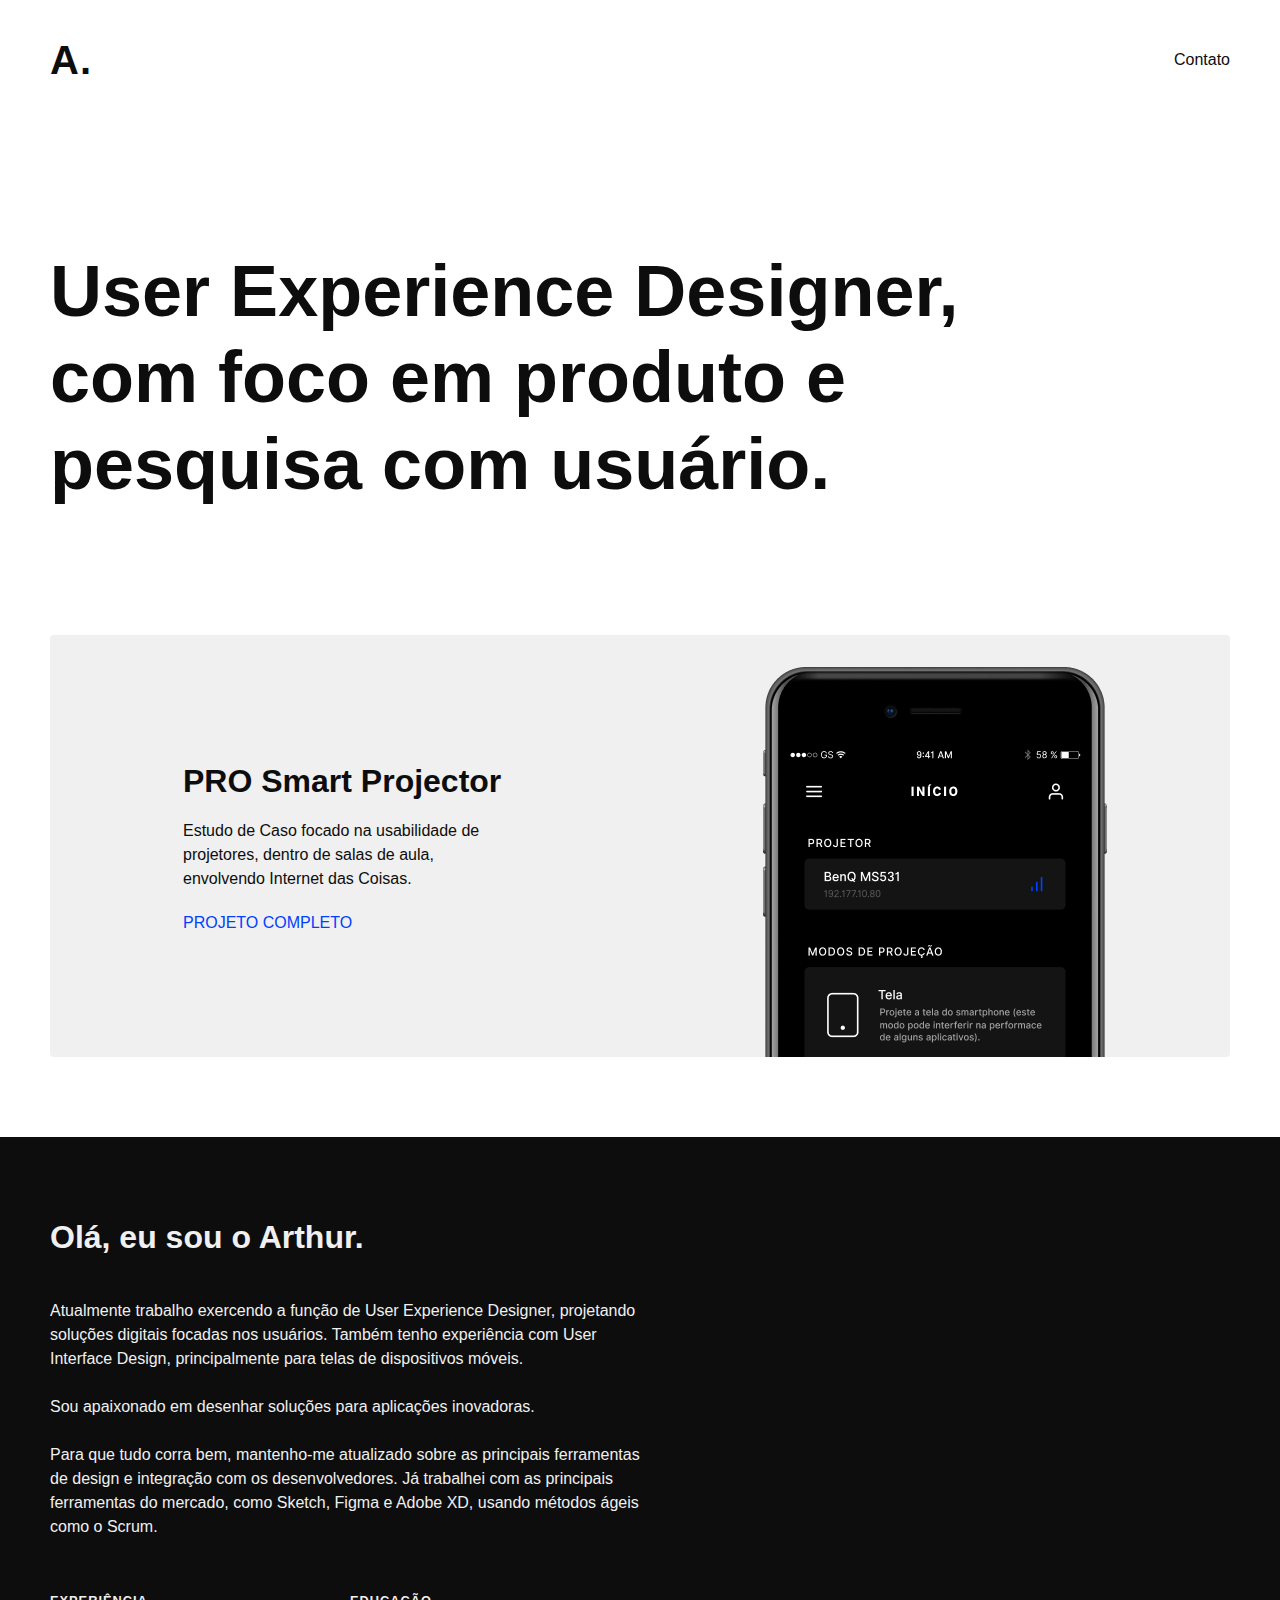
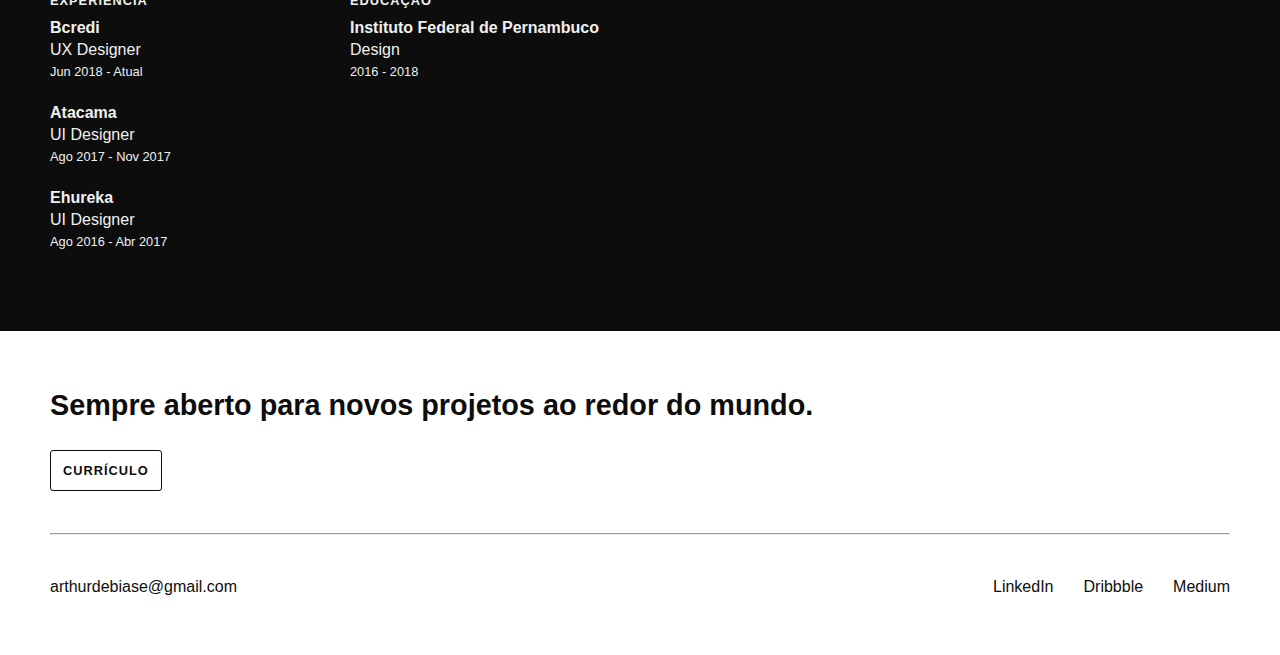
==== index.html @ 15be0ba7 "Title %" ====
<html>
  <head>
    <meta charset="UTF-8" />
    <meta name="viewport" content="width=device-width, initial-scale=1.0" />
    <meta http-equiv="X-UA-Compatible" content="ie=edge" />
    <link
      href="https://fonts.googleapis.com/css?family=Open+Sans:300,400,600,700"
      rel="stylesheet"
    />
    <link rel="stylesheet" href="./css/reset.css" />
    <link rel="stylesheet" href="./css/style.css" />
    <link rel="shortcut icon" type="image/png" href="favicon.png" />
    <title>Arthur De Biase</title>
  </head>

  <body>
    <header class="header">
      <div class="container">
        <div class="brand bold">
          <h1><a href="#hero"> A. </a></h1>
        </div>
        <nav class="navigation">
          <ul class="list">
            <li class="list-item">
              <a href="mailto:arthurdebiase@gmail.com" target="_blank" class="list-link">Contato</a>
            </li>
          </ul>
        </nav>
      </div>
    </header>

    <section class="hero" id="hero">
      <div class="container">
        <div class="hero-content">
          <h2 class="hero-title">
            User Experience Designer, com foco em produto e pesquisa com
            usuário.
          </h2>
        </div>
      </div>
    </section>

    <div class="project-card">
      <div class="container">
          <div class="case">
            <div class="column-info">
              <a target="_blank" href="https://medium.com/@arthurdebiase/pro-smart-projector-estudo-de-caso-38f0b31bbb04">
                <div class="infos">
                  <h2 class="project-title">PRO Smart Projector</h2>
                  <p class="project-description">
                    Estudo de Caso focado na usabilidade de projetores, dentro de salas de aula, envolvendo Internet das Coisas.
                  </p>
                  <a class="link" target="_blank" href="https://medium.com/@arthurdebiase/pro-smart-projector-estudo-de-caso-38f0b31bbb04">Projeto completo</a>
                </div>
              </a>
            </div>
            <div class="column-img">
              <a target="_blank" href="https://medium.com/@arthurdebiase/pro-smart-projector-estudo-de-caso-38f0b31bbb04">
                <img class="project-img" src="image-1.png" alt=""/>
              </a>
            </div>
          </div>
      </div>
    </div>

    <section class="about" id="about">
      <div class="container">
        <div class="about-content">
          <h2 class="about-title bold">Olá, eu sou o Arthur.</h2>
          <div class="about-description">
            <p class="about-text">
              Atualmente trabalho exercendo a função de User Experience
              Designer, projetando soluções digitais focadas nos usuários.
              Também tenho experiência com User Interface Design, principalmente
              para telas de dispositivos móveis.
            </p>

            <p class="about-text">
              Sou apaixonado em desenhar soluções para aplicações inovadoras.
            </p>

            <p class="about-text">
              Para que tudo corra bem, mantenho-me atualizado sobre as
              principais ferramentas de design e integração com os
              desenvolvedores. Já trabalhei com as principais ferramentas do
              mercado, como Sketch, Figma e Adobe XD, usando métodos ágeis como
              o Scrum.
            </p>
          </div>

          <div class="about-list">
            <div class="xp">
              <h4>Experiência</h4>
              <ul class="xp-list">
                <li class="xp-item">
                  <a
                    href="https://www.bcredi.com.br/"
                    target="_blank"
                    class="institute"
                    >Bcredi</a
                  >
                  <p class="about-role">UX Designer</p>
                  <p class="date">Jun 2018 - Atual</p>
                </li>

                <li class="xp-item">
                  <a
                    href="https://www.linkedin.com/company/atacama-ag%C3%AAncia-digital/"
                    target="_blank"
                    class="institute"
                    >Atacama</a
                  >
                  <p class="about-role">UI Designer</p>
                  <p class="date">Ago 2017 - Nov 2017</p>
                </li>

                <li class="xp-item">
                  <a
                    href="https://www.linkedin.com/company/ehureka---comunica%C3%A7%C3%A3o-digital/"
                    target="_blank"
                    class="institute"
                    >Ehureka</a
                  >
                  <p class="about-role">UI Designer</p>
                  <p class="date">Ago 2016 - Abr 2017</p>
                </li>
              </ul>
            </div>
            <div class="edu">
              <h4>Educação</h4>
              <ul class="edu-list">
                <li>
                  <a href="#" target="_blank" class="institute"
                    >Instituto Federal de Pernambuco</a
                  >
                  <p class="about-role">Design</p>
                  <p class="date">2016 - 2018</p>
                </li>
              </ul>
            </div>
          </div>
        </div>
      </div>
    </section>

    <footer class="footer" id="contact">
      <div class="container">
        <section class="contact">
          <h2 class="contact-description">
            Sempre aberto para novos projetos ao redor do mundo.
          </h2>
          <div class="btns-link">
            <a
              href="https://drive.google.com/open?id=1PtDf9KokfQhKALl-qzz87fNASpc8HHNl"
              target="_blank"
              class="resume-btn">Currículo</a>
          </div>
        </section>

        <hr class="hr" />

        <div class="sub-footer">
          <p class="email">arthurdebiase@gmail.com</p>
          <ul class="social-list">
            <li class="social-item">
              <a href="https://www.linkedin.com/in/arthurdebiase/" target="_blank" class="social-link">
                LinkedIn
              </a>
            </li>
            <li class="social-item">
              <a href="https://dribbble.com/arthurdebiase" target="_blank" class="social-link">
                Dribbble
              </a>
            </li>
            <li class="social-item">
              <a href="https://medium.com/@arthurdebiase" target="_blank" class="social-link">
                Medium
              </a>
            </li>
          </ul>
        </div>
      </div>
    </footer>
  </body>
</html>
---- css/style.css ----
body {
  font-family: "Inter UI", sans-serif;
  color: #0d0d0d;
  background-color: #fffff;
}

h1 {
  font-size: 2.5rem;
  font-weight: bold;
  letter-spacing: 1px;
}

h2 {
  font-size: 2rem;
  line-height: 1.3;
  font-weight: bold;
}

h4 {
  font-size: 0.8rem;
  font-weight: bold;
  text-transform: uppercase;
  margin-bottom: 12px;
  letter-spacing: 1px;
}

p {
  font-size: 1rem;
  line-height: 1.5;
  font-weight: normal;
}

img {
  max-width: 100%;
}

.bold {
  font-weight: 700;
}

.container {
  margin: 0 auto;
  max-width: 1180px;
  padding: 0px 24px;
}


/* header */
.header > .container {
  height: 120px;
  display: flex;
  justify-content: space-between;
  align-items: center;
}

.navigation .list {
  display: flex;
}


/* hero */
.hero-title {
  max-width: 950px;
  font-size: 72px;
  line-height: 1.2em;
  font-weight: bold;
}

.hero > .container {
  display: flex;
  justify-content: flex-start;
  align-items: center;
  margin-top: 10%;
  margin-bottom: 10%;
}


/* case */
.case {
  background-color: #EFF0EF;
  display: flex;
  align-items: center;
  justify-content: space-between;
  margin-bottom: 80px;
  border-radius: 4px;
}

.column-info {
  width: 50%;
  display: flex;
  align-items: center;
  justify-content: center;
}

.project-title {
  display: flex;
  margin-bottom: 16px;
}

.project-description {
  width: 324px;
  margin-bottom: 24px;
}

.link {
  color: #0040FF;
  text-transform: uppercase;
  font-weight: 500;
}

.column-img {
  width: 50%;
  justify-content: center;
  align-items: center;
  display: flex;
  padding: 32px 0 0;
}


/* about */
.about {
  background-color: #0D0D0D;
  color: #F0F0F0;
  padding: 80px 0px 56px 0px;
}

.about-title {
  margin-bottom: 40px;
}

.about-role {
  padding: 2px 0px 0px 0px;
}

.about-description {
  margin-bottom: 56px;
}

.about-text {
  max-width: 600px;
  font-weight: normal;
  margin-bottom: 24px;
}

.about-list {
  display: flex;
  flex-wrap: wrap;
}

.xp,
.edu {
  min-width: 300px;
}

.xp-item {
  padding-bottom: 24px;
}

.institute {
  display: block;
  font-weight: bold;
  color: #F0F0F0;
}

.date {
  font-size: 0.8rem;
  line-height: 1.5;
}


/* footer */
.footer {
  padding: 56px 0px 56px 0px;
  color: #F0F0F0;
}

.footer h2 {
  color: #0D0D0D;
  font-size: 1.8rem;
  text-transform: none;
  font-weight: bold;
  margin: 0px 0px 40px 0px;
}

.sub-footer {
  display: flex;
  justify-content: space-between;
  align-items: center;
}

.resume-btn {
  font-size: 0.8rem;
  color: #0D0D0D;
  text-transform: uppercase;
  font-weight: 600;
  letter-spacing: 1px;
  border: 1px solid #0D0D0D;
  padding: 12px;
  border-radius: 3px;
}

.hr {
  margin: 56px 0 40px 0px;
  background-color: #0D0D0D;
}

.email {
  font-size: 1rem;
  color: #0D0D0D;
}

.social-list {
  display: flex;
}

.social-item {
  padding-left: 30px;
  font-size: 1rem;
  color: #0D0D0D;
}


/* responsive */
@media (max-width: 800px) {
  .hero-title {
    font-size: 64px;
  }
  .case {
    flex-direction: column;
    min-width: 310px;
  }
  .column-info {
    padding-top: 40px;
  }
  .column-img {
    min-width: 344px;
  }
}

@media (max-width: 620px) {
  .hero-title {
    font-size: 56px;
  }
}

@media (max-width: 500px) {
  .column-img {
    min-width: 272px;
  }
  .infos {
    min-width: 244px;
  }
  .project-description {
    width: 100%;
  }

  .sub-footer {
    display: inline;
  }
  .social-item:first-child {
    padding-left: 0;
  }
  .email {
    margin-bottom: 32px;
  }
}

@media (max-width: 400px) {
  .hero-title {
    font-size: 48px;
  }
  .hero > .container {
    margin-top: 10%;
    margin-bottom: 20%;
  }
}
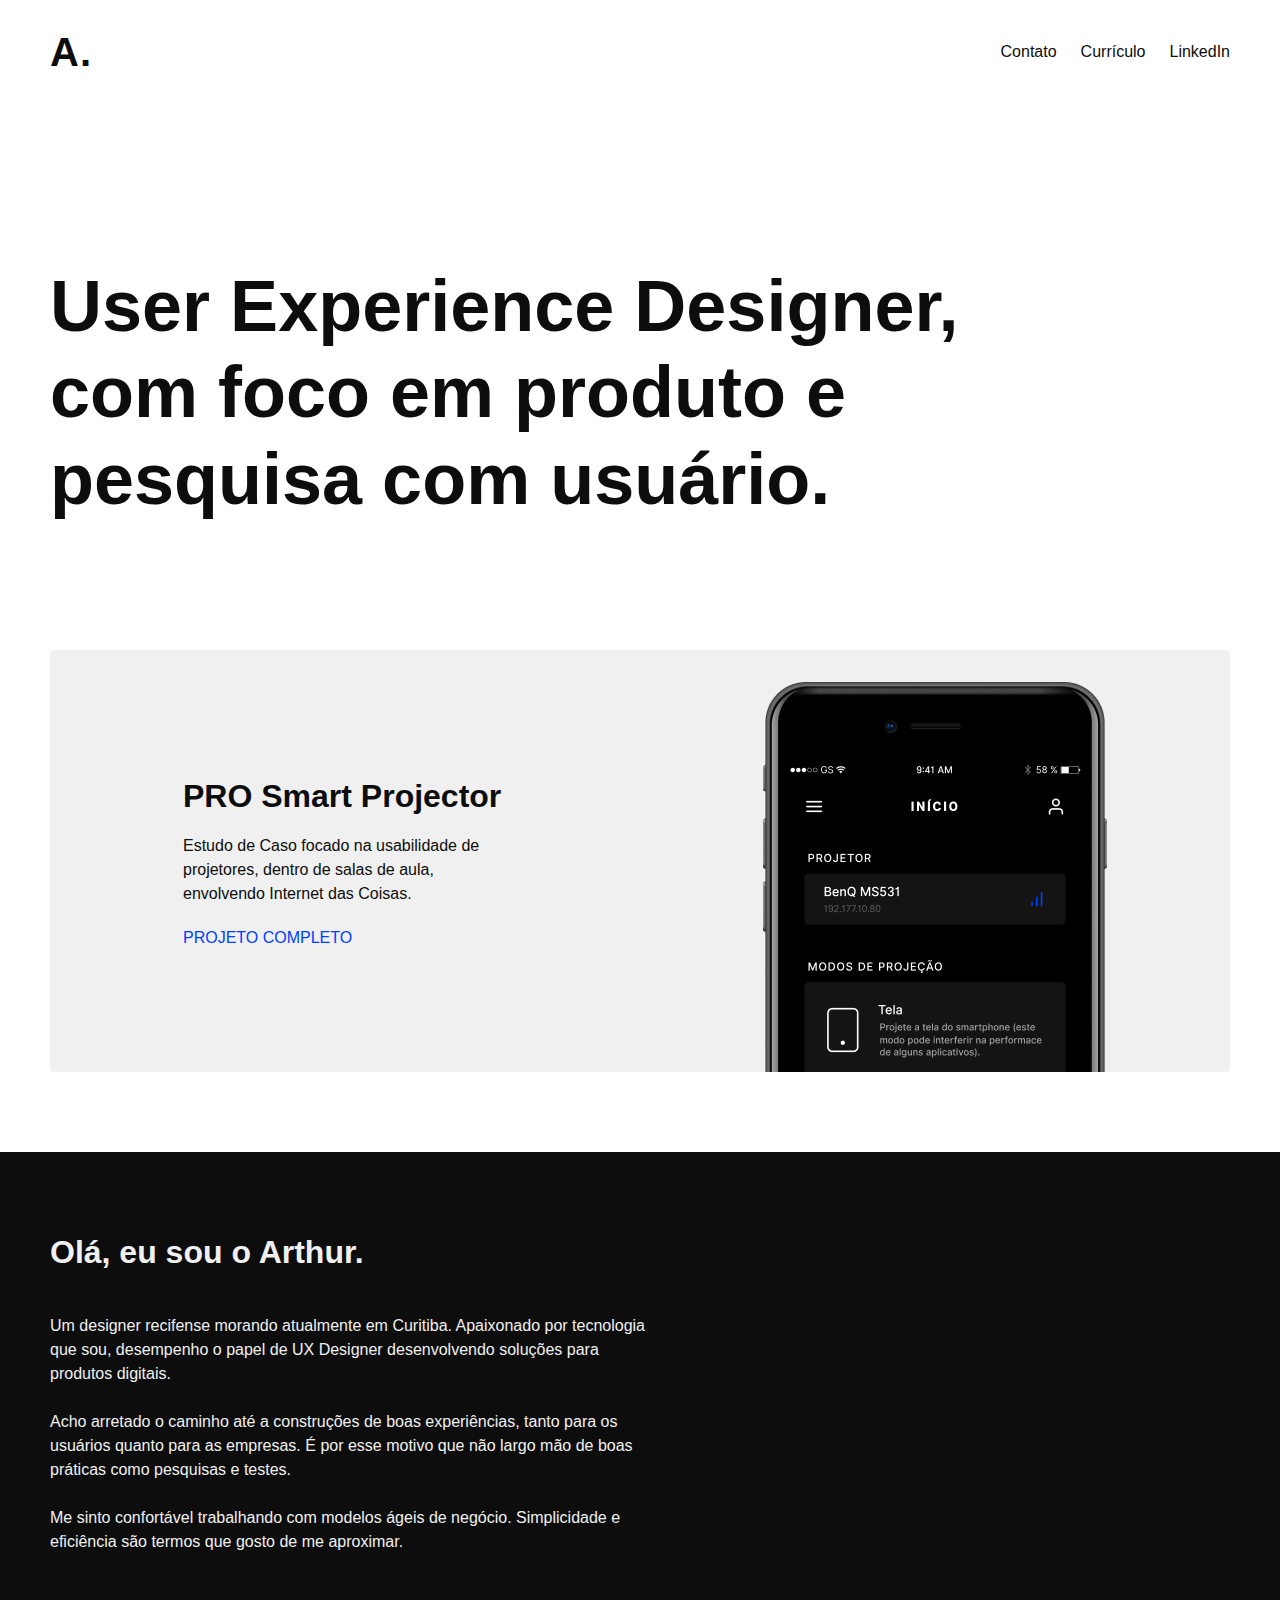
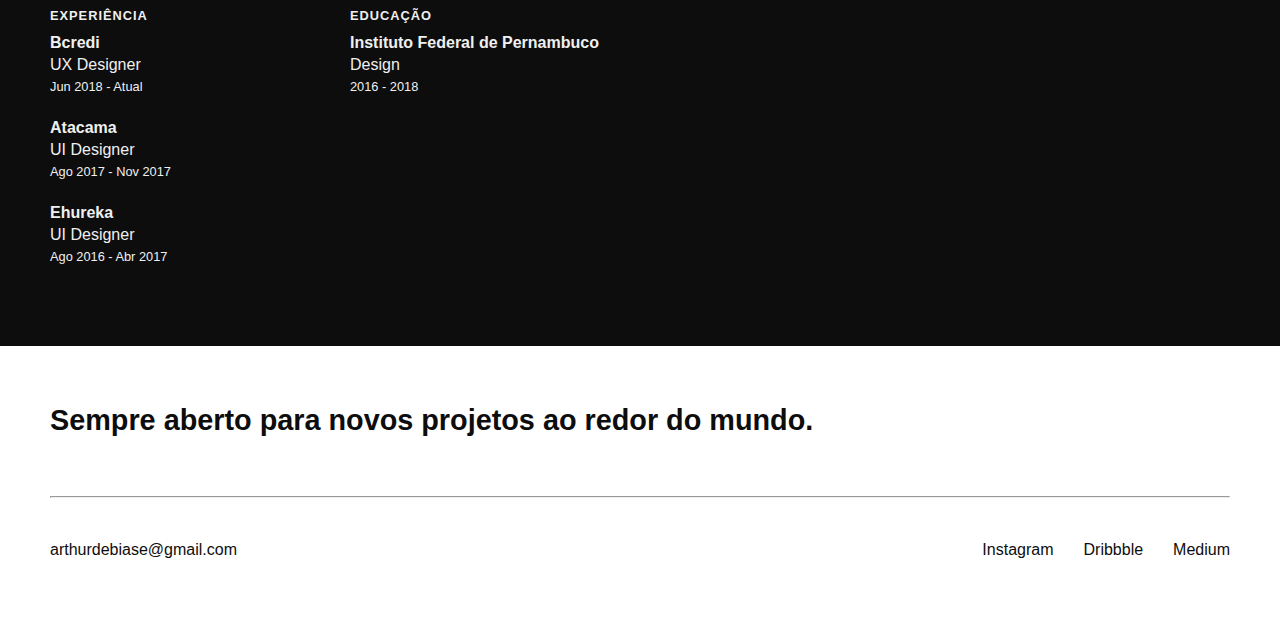
==== commit fa24cf86: "Header" ====
--- a/index.html
+++ b/index.html
@@ -23,6 +23,12 @@
           <ul class="list">
             <li class="list-item">
               <a href="mailto:arthurdebiase@gmail.com" target="_blank" class="list-link">Contato</a>
+            </li>
+            <li class="list-item">
+              <a href="https://drive.google.com/open?id=1PtDf9KokfQhKALl-qzz87fNASpc8HHNl" target="_blank" class="list-link">Currículo</a>
+            </li>
+            <li class="list-item">
+              <a href="https://www.linkedin.com/in/arthurdebiase/" target="_blank" class="list-link">LinkedIn</a>
             </li>
           </ul>
         </nav>
@@ -69,22 +75,15 @@
           <h2 class="about-title bold">Olá, eu sou o Arthur.</h2>
           <div class="about-description">
             <p class="about-text">
-              Atualmente trabalho exercendo a função de User Experience
-              Designer, projetando soluções digitais focadas nos usuários.
-              Também tenho experiência com User Interface Design, principalmente
-              para telas de dispositivos móveis.
+              Um designer recifense morando atualmente em Curitiba. Apaixonado por tecnologia que sou, desempenho o papel de UX Designer desenvolvendo soluções para produtos digitais.
             </p>
 
             <p class="about-text">
-              Sou apaixonado em desenhar soluções para aplicações inovadoras.
+              Acho arretado o caminho até a construções de boas experiências, tanto para os usuários quanto para as empresas. É por esse motivo que não largo mão de boas práticas como pesquisas e testes.
             </p>
 
             <p class="about-text">
-              Para que tudo corra bem, mantenho-me atualizado sobre as
-              principais ferramentas de design e integração com os
-              desenvolvedores. Já trabalhei com as principais ferramentas do
-              mercado, como Sketch, Figma e Adobe XD, usando métodos ágeis como
-              o Scrum.
+              Me sinto confortável trabalhando com modelos ágeis de negócio. Simplicidade e eficiência são termos que gosto de me aproximar.
             </p>
           </div>
 
@@ -149,12 +148,6 @@
           <h2 class="contact-description">
             Sempre aberto para novos projetos ao redor do mundo.
           </h2>
-          <div class="btns-link">
-            <a
-              href="https://drive.google.com/open?id=1PtDf9KokfQhKALl-qzz87fNASpc8HHNl"
-              target="_blank"
-              class="resume-btn">Currículo</a>
-          </div>
         </section>
 
         <hr class="hr" />
@@ -163,8 +156,8 @@
           <p class="email">arthurdebiase@gmail.com</p>
           <ul class="social-list">
             <li class="social-item">
-              <a href="https://www.linkedin.com/in/arthurdebiase/" target="_blank" class="social-link">
-                LinkedIn
+              <a href="https://www.instagram.com/arthurdbiase/" target="_blank" class="social-link">
+                Instagram
               </a>
             </li>
             <li class="social-item">
--- a/css/style.css
+++ b/css/style.css
@@ -46,8 +46,16 @@
 
 
 /* header */
+.header {
+  background-color: white;
+  position: fixed;
+  top: 0;
+  width: 100%;
+  padding: 32px 0;
+}
+
 .header > .container {
-  height: 120px;
+
   display: flex;
   justify-content: space-between;
   align-items: center;
@@ -55,6 +63,10 @@
 
 .navigation .list {
   display: flex;
+}
+
+.list-item {
+  margin-left: 24px;
 }
 
 
@@ -72,6 +84,10 @@
   align-items: center;
   margin-top: 10%;
   margin-bottom: 10%;
+}
+
+.hero-content {
+  margin-top: 15vh;
 }
 
 
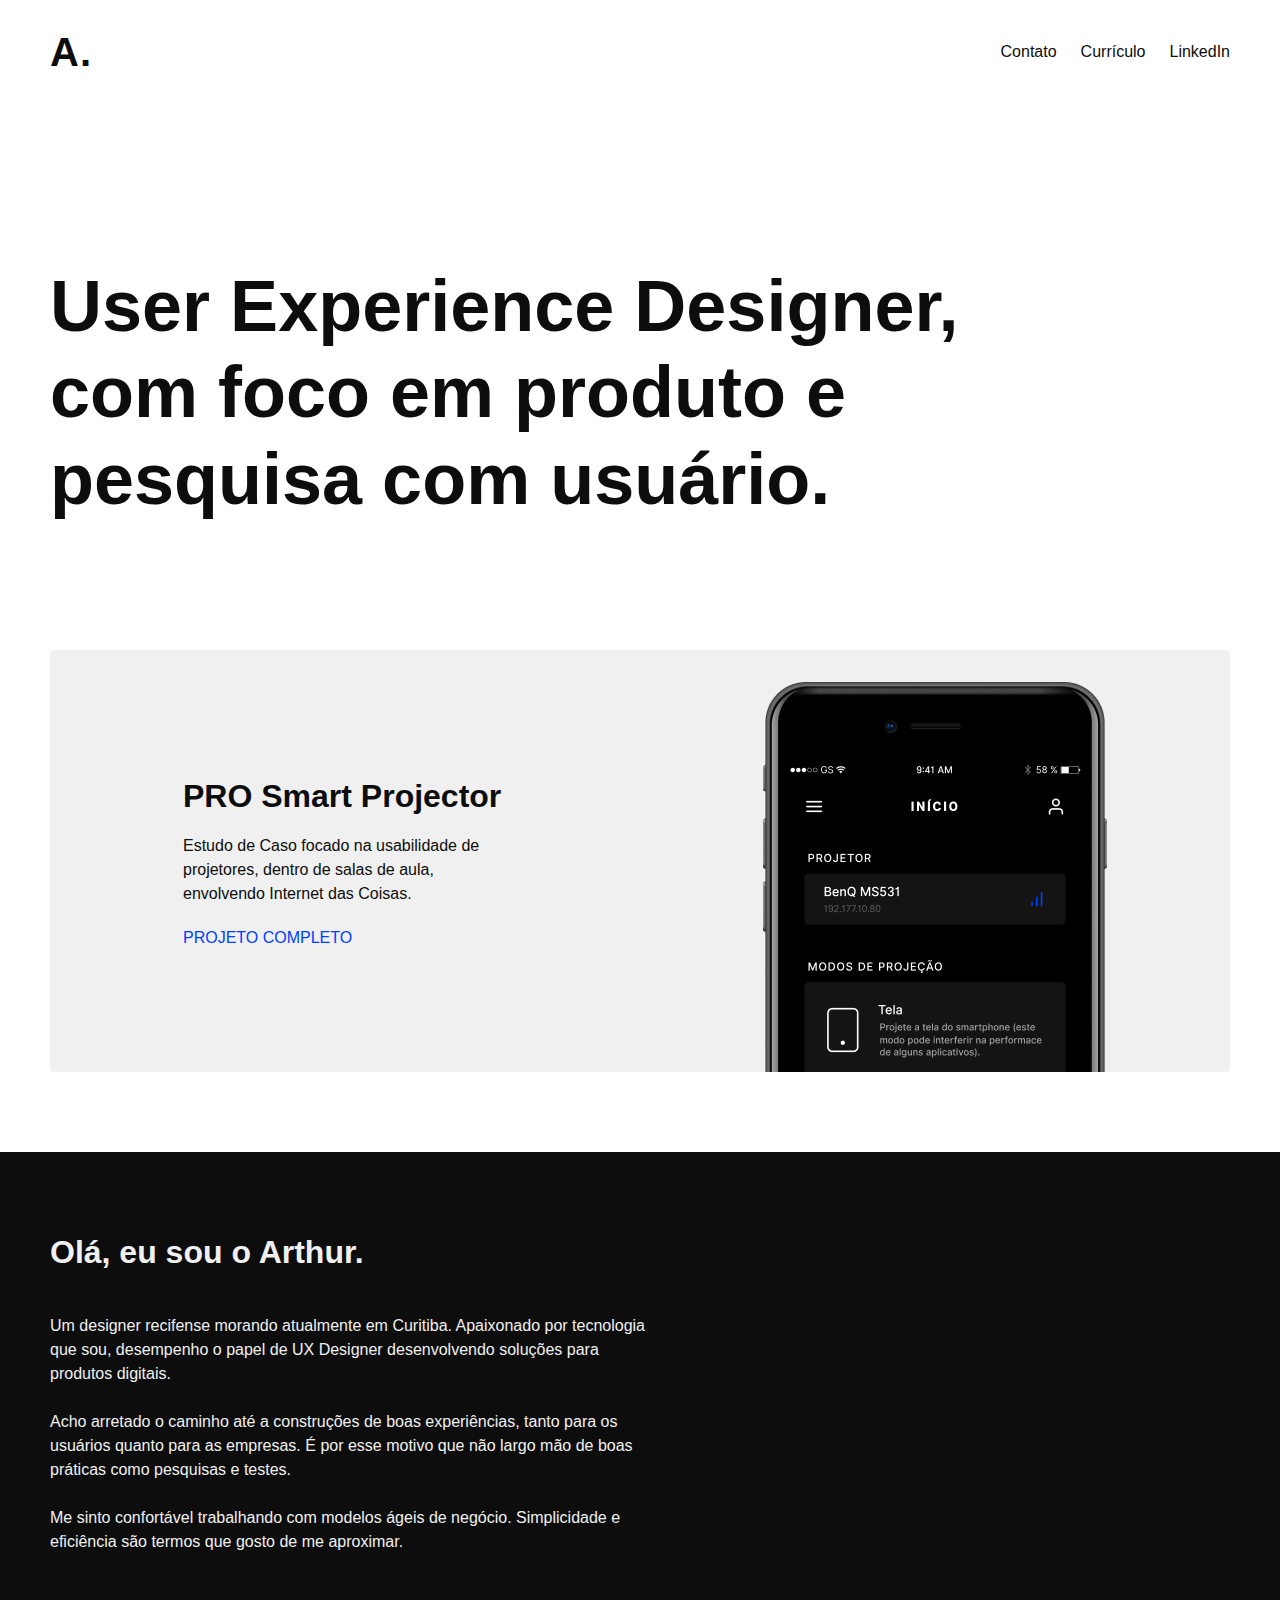
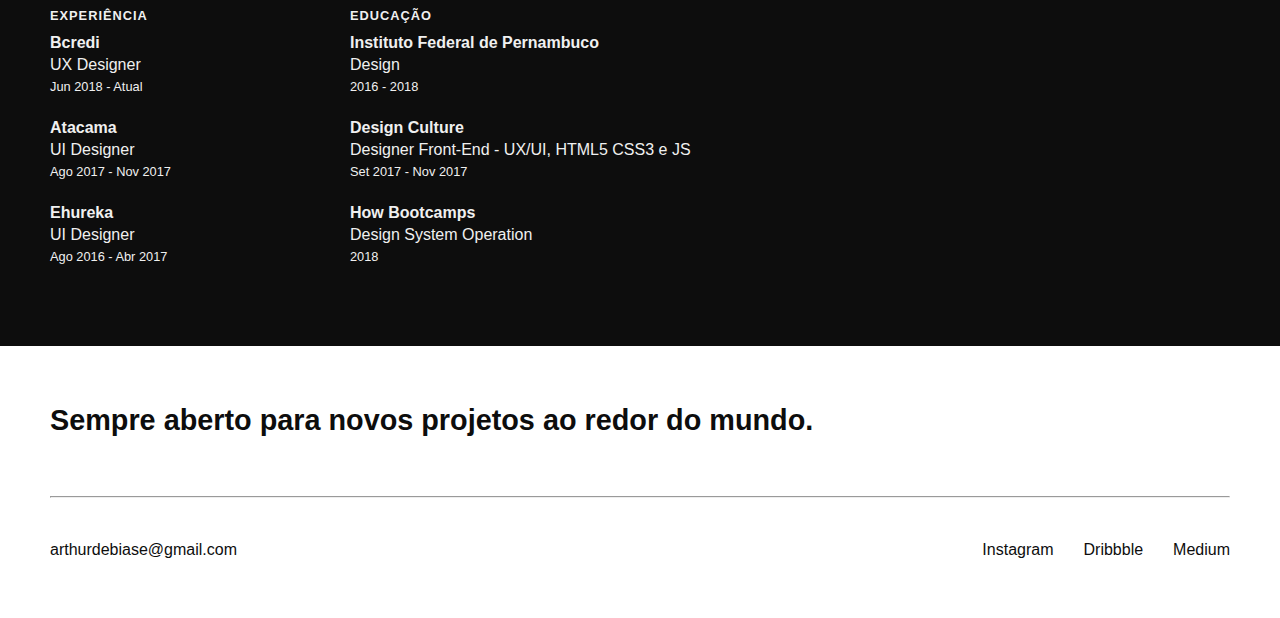
==== commit 6abbcc6f: "Merge pull request #13 from arthurdebiase/V1" ====
--- a/index.html
+++ b/index.html
@@ -92,34 +92,17 @@
               <h4>Experiência</h4>
               <ul class="xp-list">
                 <li class="xp-item">
-                  <a
-                    href="https://www.bcredi.com.br/"
-                    target="_blank"
-                    class="institute"
-                    >Bcredi</a
-                  >
+                  <ahref="https://www.bcredi.com.br/" target="_blank" class="institute">Bcredi</a>
                   <p class="about-role">UX Designer</p>
                   <p class="date">Jun 2018 - Atual</p>
                 </li>
-
                 <li class="xp-item">
-                  <a
-                    href="https://www.linkedin.com/company/atacama-ag%C3%AAncia-digital/"
-                    target="_blank"
-                    class="institute"
-                    >Atacama</a
-                  >
+                  <a href="https://www.linkedin.com/company/atacama-ag%C3%AAncia-digital/" target="_blank" class="institute">Atacama</a>
                   <p class="about-role">UI Designer</p>
                   <p class="date">Ago 2017 - Nov 2017</p>
                 </li>
-
                 <li class="xp-item">
-                  <a
-                    href="https://www.linkedin.com/company/ehureka---comunica%C3%A7%C3%A3o-digital/"
-                    target="_blank"
-                    class="institute"
-                    >Ehureka</a
-                  >
+                  <a href="https://www.linkedin.com/company/ehureka---comunica%C3%A7%C3%A3o-digital/" target="_blank" class="institute">Ehureka</a>
                   <p class="about-role">UI Designer</p>
                   <p class="date">Ago 2016 - Abr 2017</p>
                 </li>
@@ -128,12 +111,20 @@
             <div class="edu">
               <h4>Educação</h4>
               <ul class="edu-list">
-                <li>
-                  <a href="#" target="_blank" class="institute"
-                    >Instituto Federal de Pernambuco</a
-                  >
+                <li class="xp-item">
+                  <a href="#" target="_blank" class="institute">Instituto Federal de Pernambuco</a>
                   <p class="about-role">Design</p>
                   <p class="date">2016 - 2018</p>
+                </li>
+                <li class="xp-item">
+                  <a href="#" target="_blank" class="institute">Design Culture</a>
+                  <p class="about-role">Designer Front-End - UX/UI, HTML5 CSS3 e JS</p>
+                  <p class="date">Set 2017 - Nov 2017</p>
+                </li>
+                <li class="xp-item">
+                  <a href="#" target="_blank" class="institute">How Bootcamps</a>
+                  <p class="about-role">Design System Operation</p>
+                  <p class="date">2018</p>
                 </li>
               </ul>
             </div>
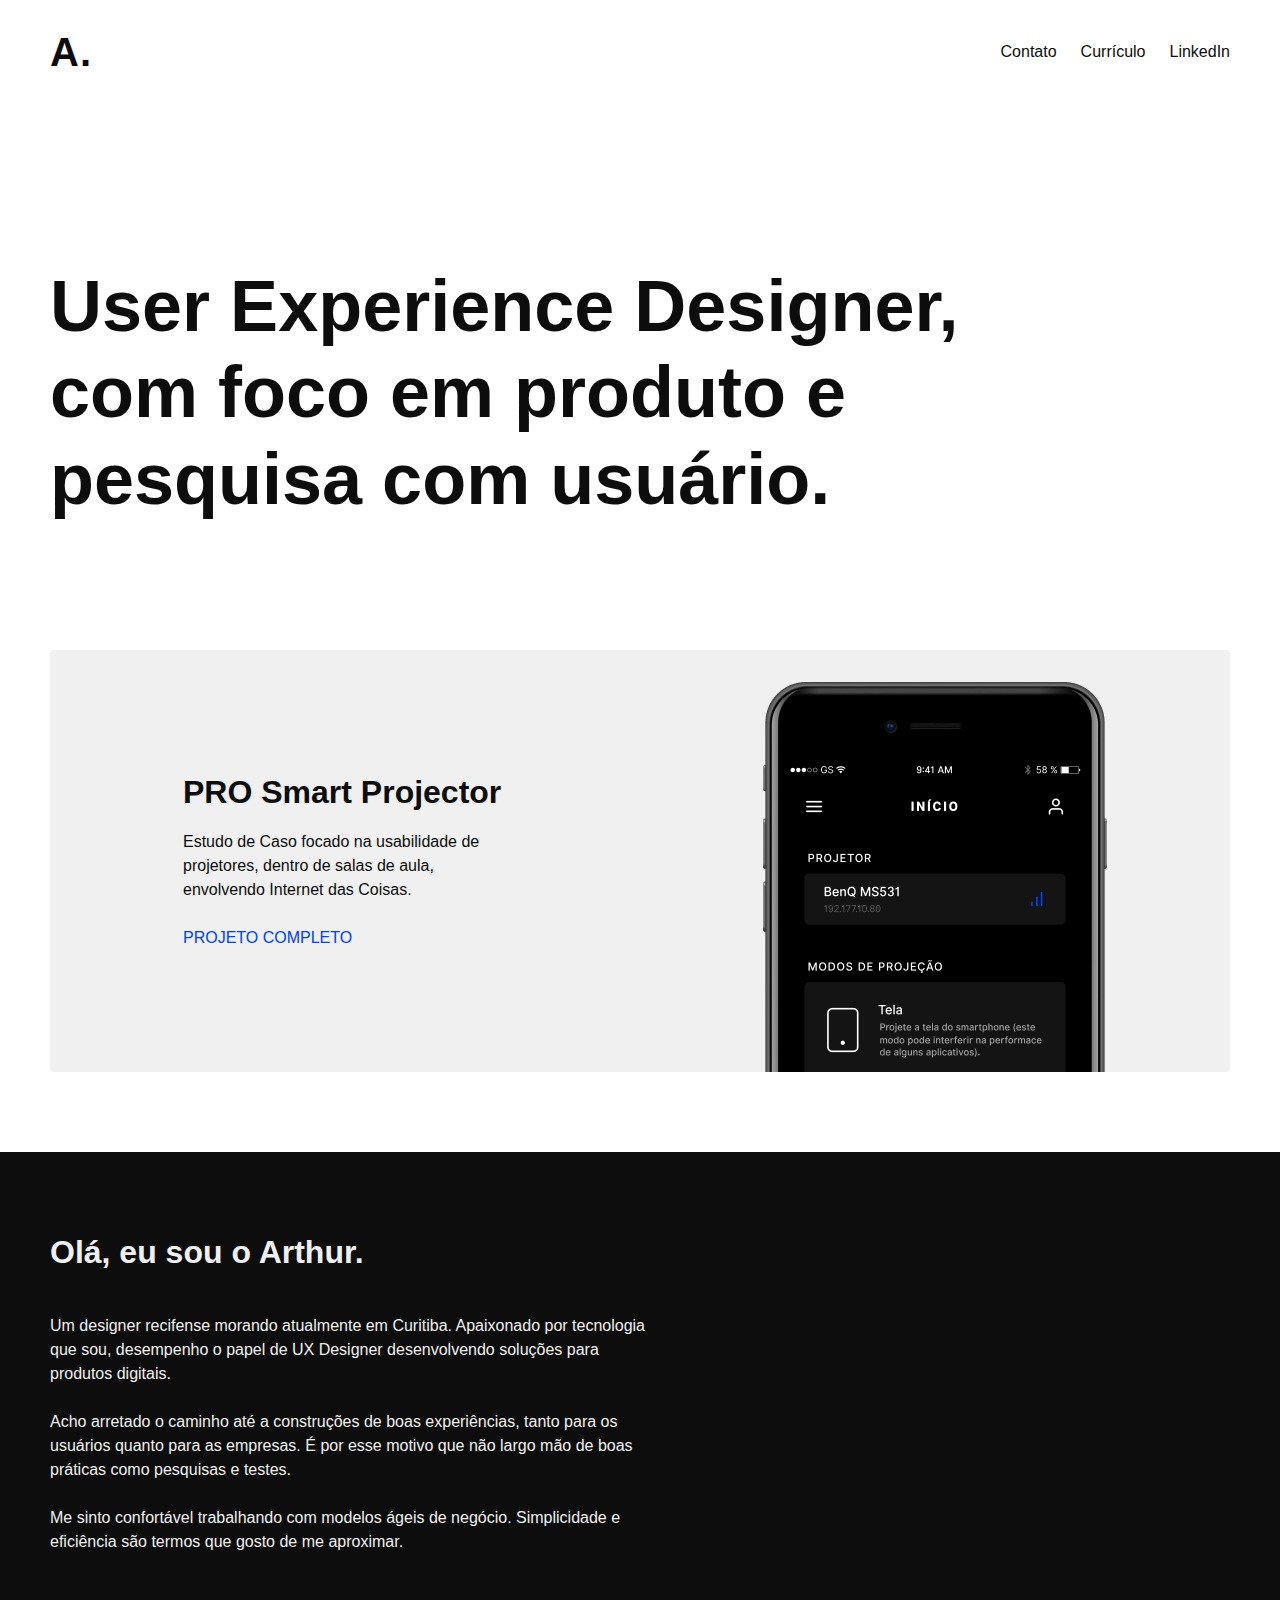
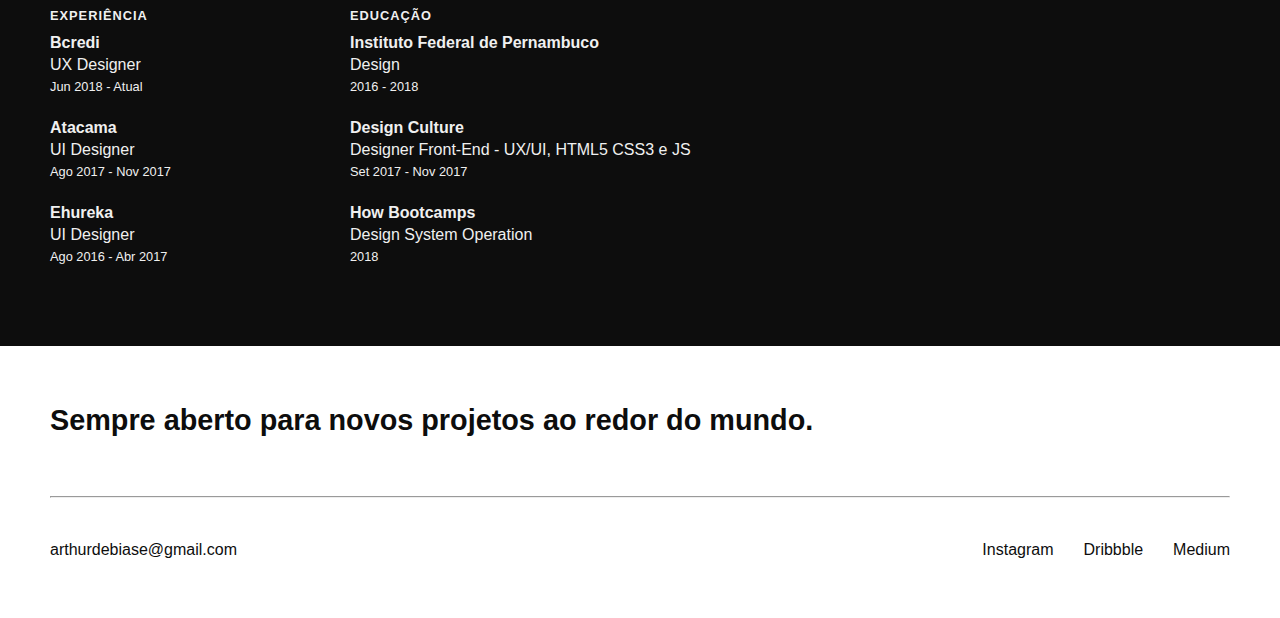
==== commit 974f01ec: "Card link" ====
--- a/index.html
+++ b/index.html
@@ -48,24 +48,22 @@
 
     <div class="project-card">
       <div class="container">
+        <a target="_blank" href="https://medium.com/@arthurdebiase/pro-smart-projector-estudo-de-caso-38f0b31bbb04">
           <div class="case">
             <div class="column-info">
-              <a target="_blank" href="https://medium.com/@arthurdebiase/pro-smart-projector-estudo-de-caso-38f0b31bbb04">
-                <div class="infos">
-                  <h2 class="project-title">PRO Smart Projector</h2>
-                  <p class="project-description">
-                    Estudo de Caso focado na usabilidade de projetores, dentro de salas de aula, envolvendo Internet das Coisas.
-                  </p>
-                  <a class="link" target="_blank" href="https://medium.com/@arthurdebiase/pro-smart-projector-estudo-de-caso-38f0b31bbb04">Projeto completo</a>
-                </div>
-              </a>
+              <div class="infos">
+                <h2 class="project-title">PRO Smart Projector</h2>
+                <p class="project-description">
+                  Estudo de Caso focado na usabilidade de projetores, dentro de salas de aula, envolvendo Internet das Coisas.
+                </p>
+                <p class="tipo-link">Projeto completo</p>
+              </div>
             </div>
             <div class="column-img">
-              <a target="_blank" href="https://medium.com/@arthurdebiase/pro-smart-projector-estudo-de-caso-38f0b31bbb04">
-                <img class="project-img" src="image-1.png" alt=""/>
-              </a>
+              <img class="project-img" src="image-1.png" alt=""/>
             </div>
           </div>
+        </a>
       </div>
     </div>
 
--- a/css/style.css
+++ b/css/style.css
@@ -118,7 +118,7 @@
   margin-bottom: 24px;
 }
 
-.link {
+.tipo-link {
   color: #0040FF;
   text-transform: uppercase;
   font-weight: 500;
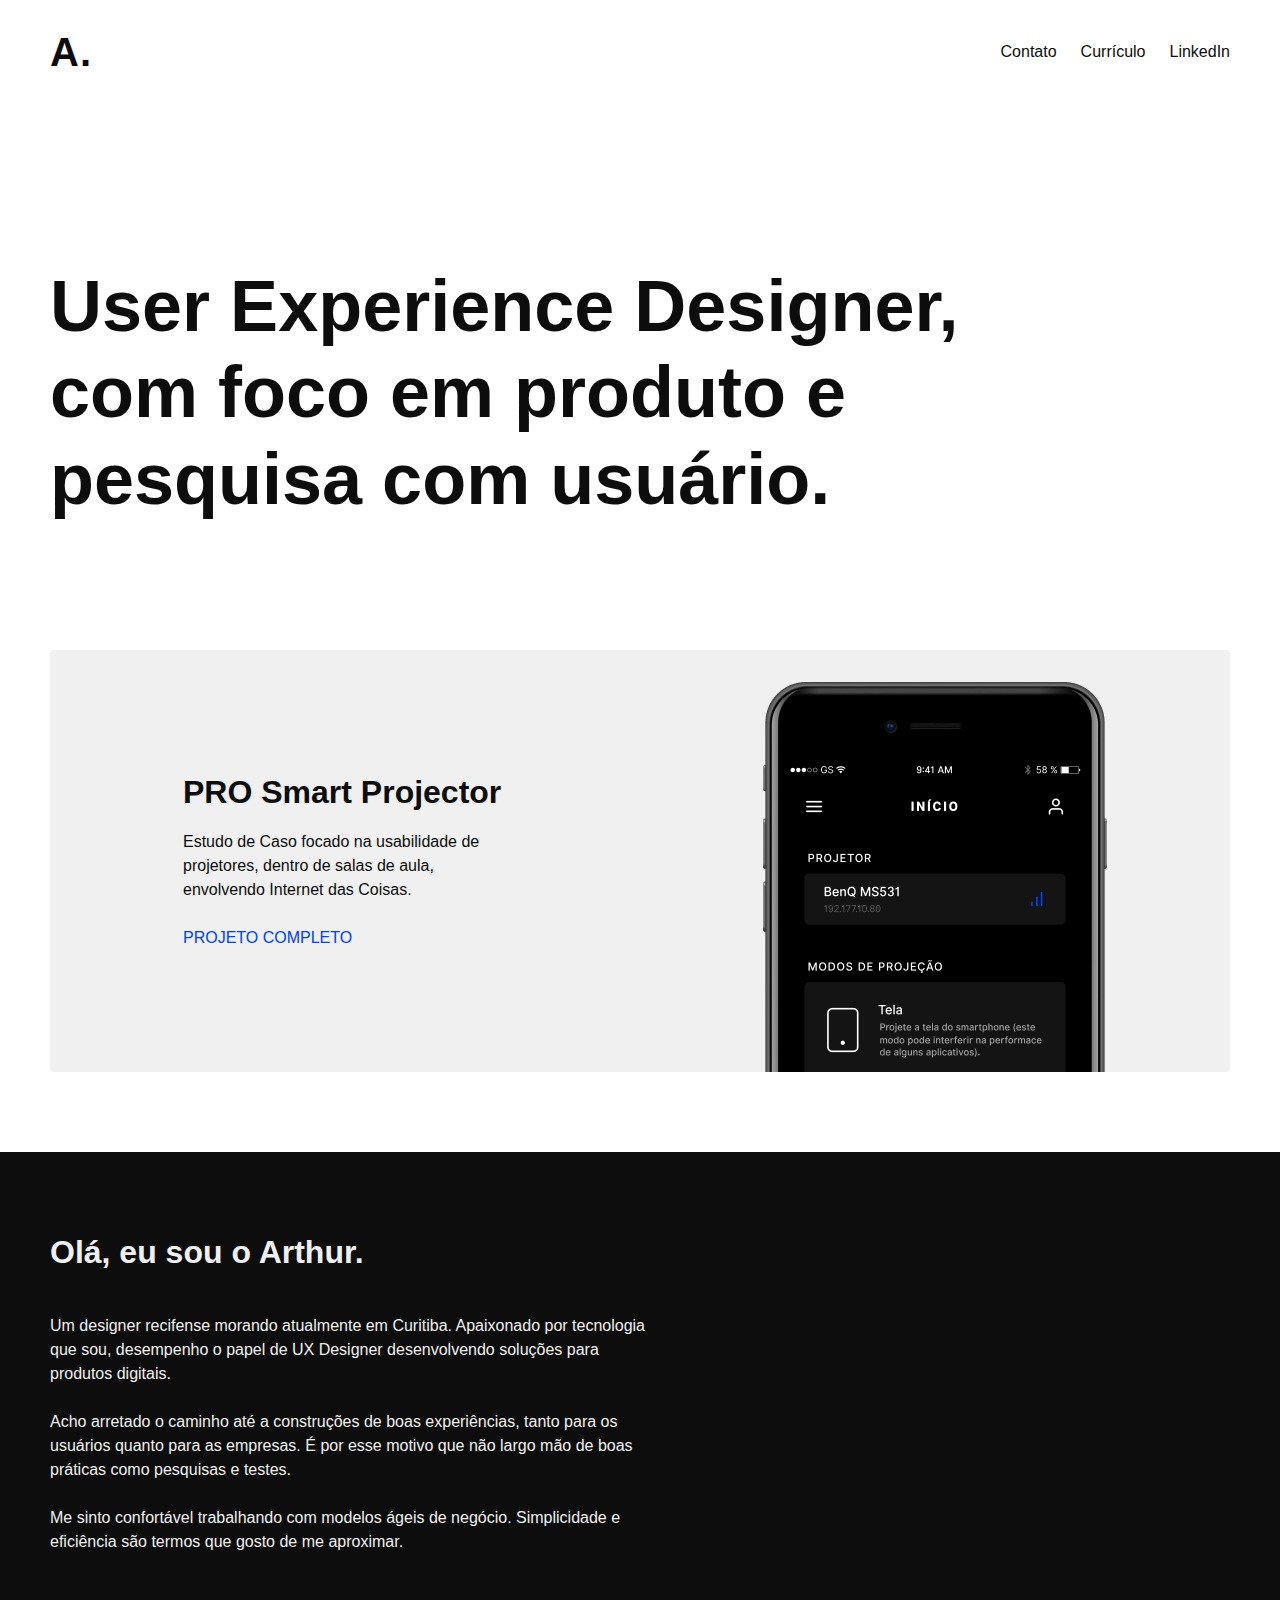
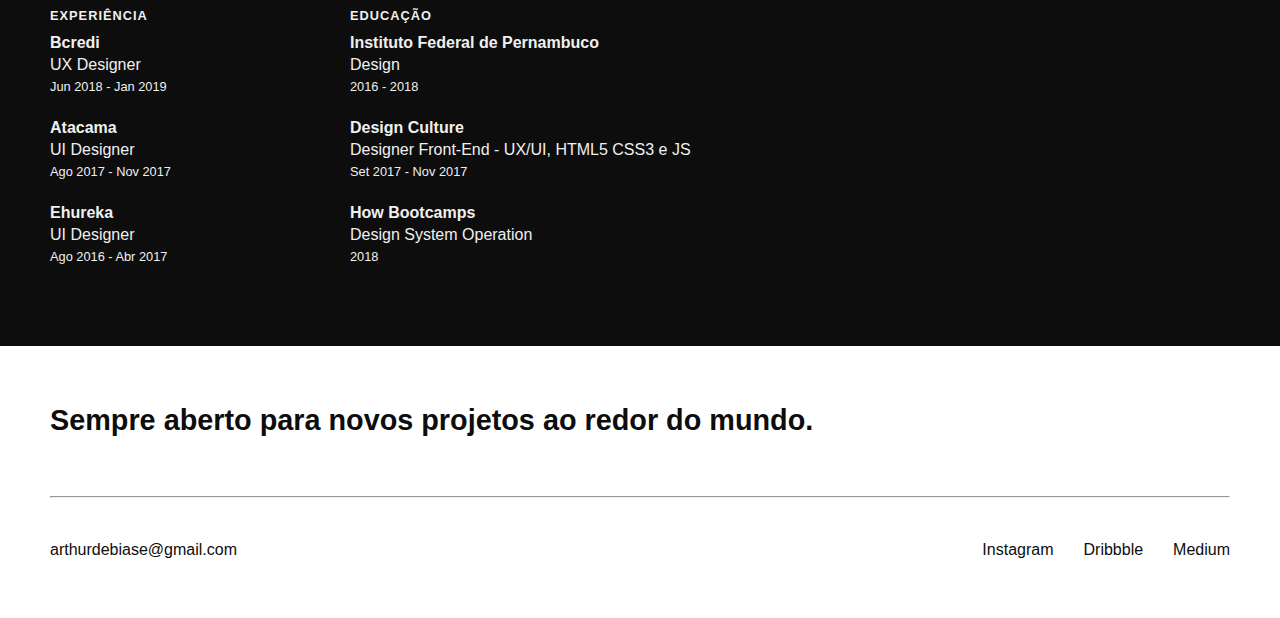
==== commit bf1b5fa9: "Update date" ====
--- a/index.html
+++ b/index.html
@@ -92,7 +92,7 @@
                 <li class="xp-item">
                   <ahref="https://www.bcredi.com.br/" target="_blank" class="institute">Bcredi</a>
                   <p class="about-role">UX Designer</p>
-                  <p class="date">Jun 2018 - Atual</p>
+                  <p class="date">Jun 2018 - Jan 2019</p>
                 </li>
                 <li class="xp-item">
                   <a href="https://www.linkedin.com/company/atacama-ag%C3%AAncia-digital/" target="_blank" class="institute">Atacama</a>
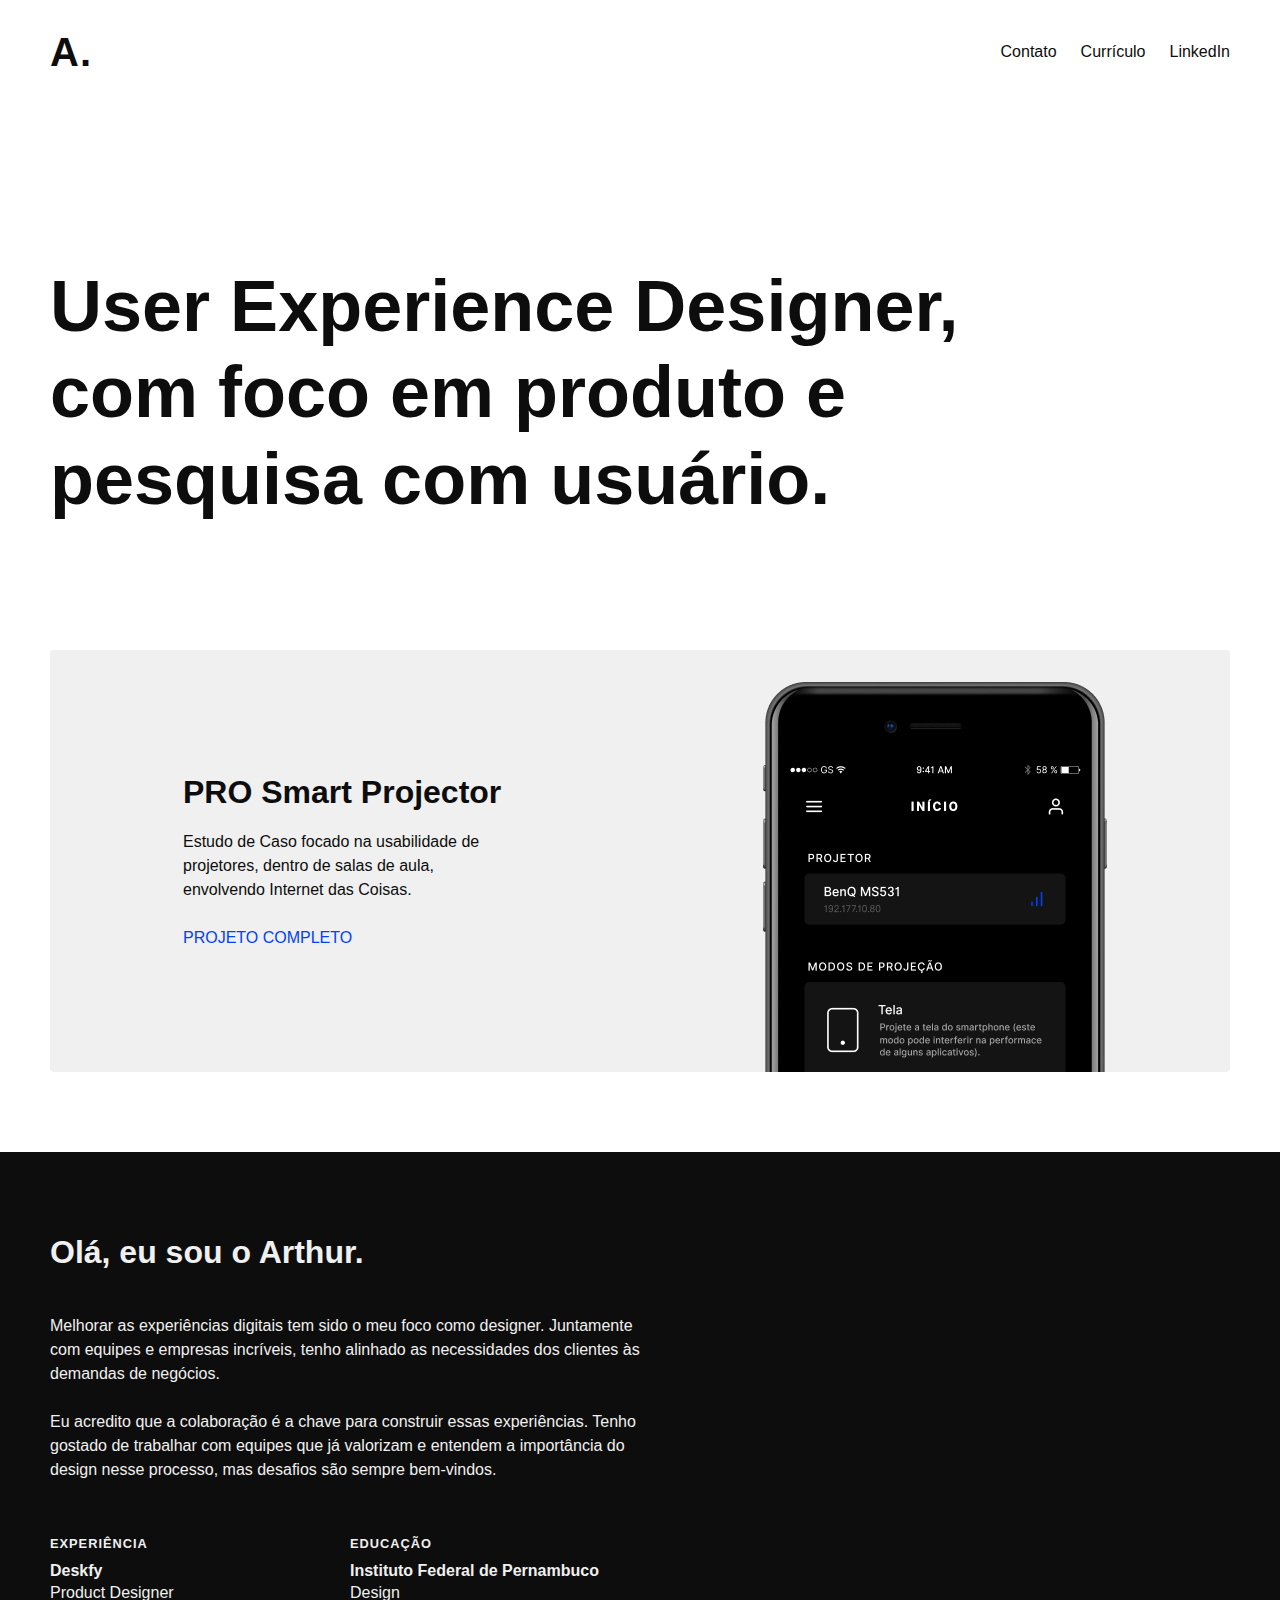
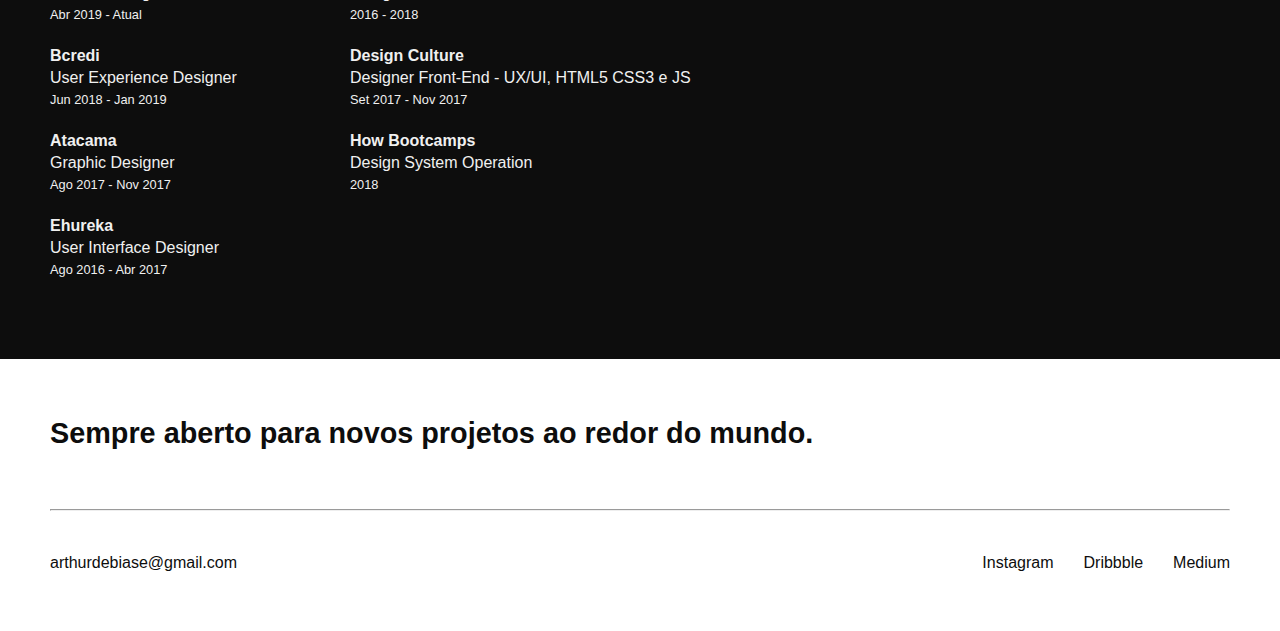
==== commit 9041c50a: "Merge pull request #16 from arthurdebiase/V1" ====
--- a/index.html
+++ b/index.html
@@ -25,7 +25,7 @@
               <a href="mailto:arthurdebiase@gmail.com" target="_blank" class="list-link">Contato</a>
             </li>
             <li class="list-item">
-              <a href="https://drive.google.com/open?id=1PtDf9KokfQhKALl-qzz87fNASpc8HHNl" target="_blank" class="list-link">Currículo</a>
+              <a href="https://drive.google.com/open?id=1KoJgBEQ7kJUwJbnvPmTqMGZ-N3SOkvLz" target="_blank" class="list-link">Currículo</a>
             </li>
             <li class="list-item">
               <a href="https://www.linkedin.com/in/arthurdebiase/" target="_blank" class="list-link">LinkedIn</a>
@@ -73,15 +73,11 @@
           <h2 class="about-title bold">Olá, eu sou o Arthur.</h2>
           <div class="about-description">
             <p class="about-text">
-              Um designer recifense morando atualmente em Curitiba. Apaixonado por tecnologia que sou, desempenho o papel de UX Designer desenvolvendo soluções para produtos digitais.
+              Melhorar as experiências digitais tem sido o meu foco como designer. Juntamente com equipes e empresas incríveis, tenho alinhado as necessidades dos clientes às demandas de negócios.
             </p>
 
             <p class="about-text">
-              Acho arretado o caminho até a construções de boas experiências, tanto para os usuários quanto para as empresas. É por esse motivo que não largo mão de boas práticas como pesquisas e testes.
-            </p>
-
-            <p class="about-text">
-              Me sinto confortável trabalhando com modelos ágeis de negócio. Simplicidade e eficiência são termos que gosto de me aproximar.
+              Eu acredito que a colaboração é a chave para construir essas experiências. Tenho gostado de trabalhar com equipes que já valorizam e entendem a importância do design nesse processo, mas desafios são sempre bem-vindos.
             </p>
           </div>
 
@@ -90,18 +86,23 @@
               <h4>Experiência</h4>
               <ul class="xp-list">
                 <li class="xp-item">
+                  <ahref="https://www.bcredi.com.br/" target="_blank" class="institute">Deskfy</a>
+                  <p class="about-role">Product Designer</p>
+                  <p class="date">Abr 2019 - Atual</p>
+                </li>
+                <li class="xp-item">
                   <ahref="https://www.bcredi.com.br/" target="_blank" class="institute">Bcredi</a>
-                  <p class="about-role">UX Designer</p>
+                  <p class="about-role">User Experience Designer</p>
                   <p class="date">Jun 2018 - Jan 2019</p>
                 </li>
                 <li class="xp-item">
                   <a href="https://www.linkedin.com/company/atacama-ag%C3%AAncia-digital/" target="_blank" class="institute">Atacama</a>
-                  <p class="about-role">UI Designer</p>
+                  <p class="about-role">Graphic Designer</p>
                   <p class="date">Ago 2017 - Nov 2017</p>
                 </li>
                 <li class="xp-item">
                   <a href="https://www.linkedin.com/company/ehureka---comunica%C3%A7%C3%A3o-digital/" target="_blank" class="institute">Ehureka</a>
-                  <p class="about-role">UI Designer</p>
+                  <p class="about-role">User Interface Designer</p>
                   <p class="date">Ago 2016 - Abr 2017</p>
                 </li>
               </ul>
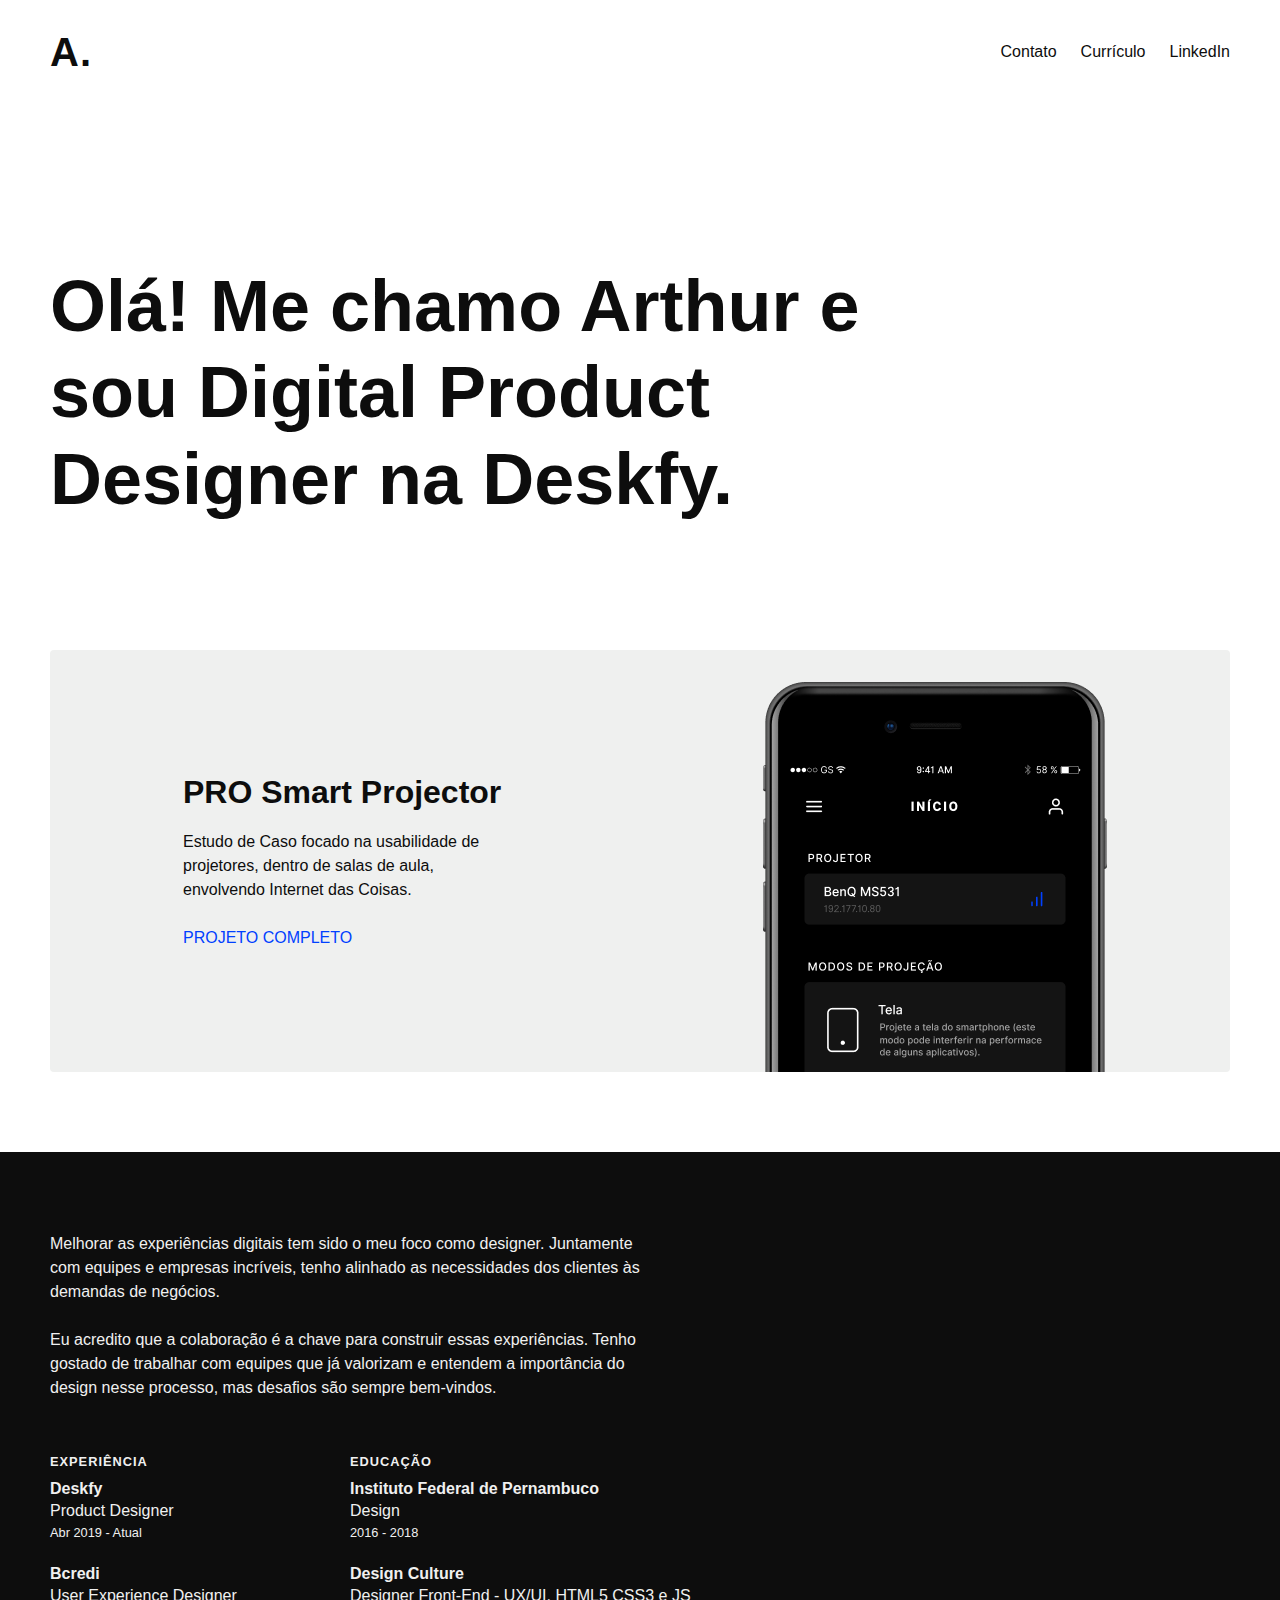
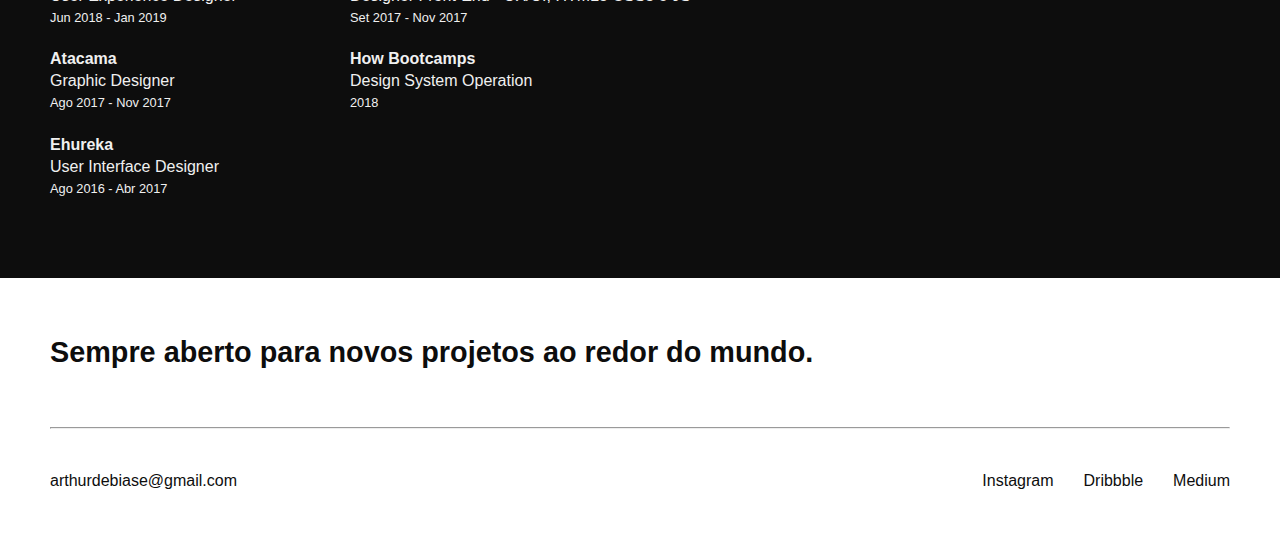
==== commit 0a60f0e8: "Update index.html" ====
--- a/index.html
+++ b/index.html
@@ -39,8 +39,7 @@
       <div class="container">
         <div class="hero-content">
           <h2 class="hero-title">
-            User Experience Designer, com foco em produto e pesquisa com
-            usuário.
+            Olá! Me chamo Arthur e sou Digital Product Designer na <a target="_blank" href="https://deskfy.io">Deskfy</a>.
           </h2>
         </div>
       </div>
@@ -70,7 +69,9 @@
     <section class="about" id="about">
       <div class="container">
         <div class="about-content">
+          <!--
           <h2 class="about-title bold">Olá, eu sou o Arthur.</h2>
+           -->
           <div class="about-description">
             <p class="about-text">
               Melhorar as experiências digitais tem sido o meu foco como designer. Juntamente com equipes e empresas incríveis, tenho alinhado as necessidades dos clientes às demandas de negócios.
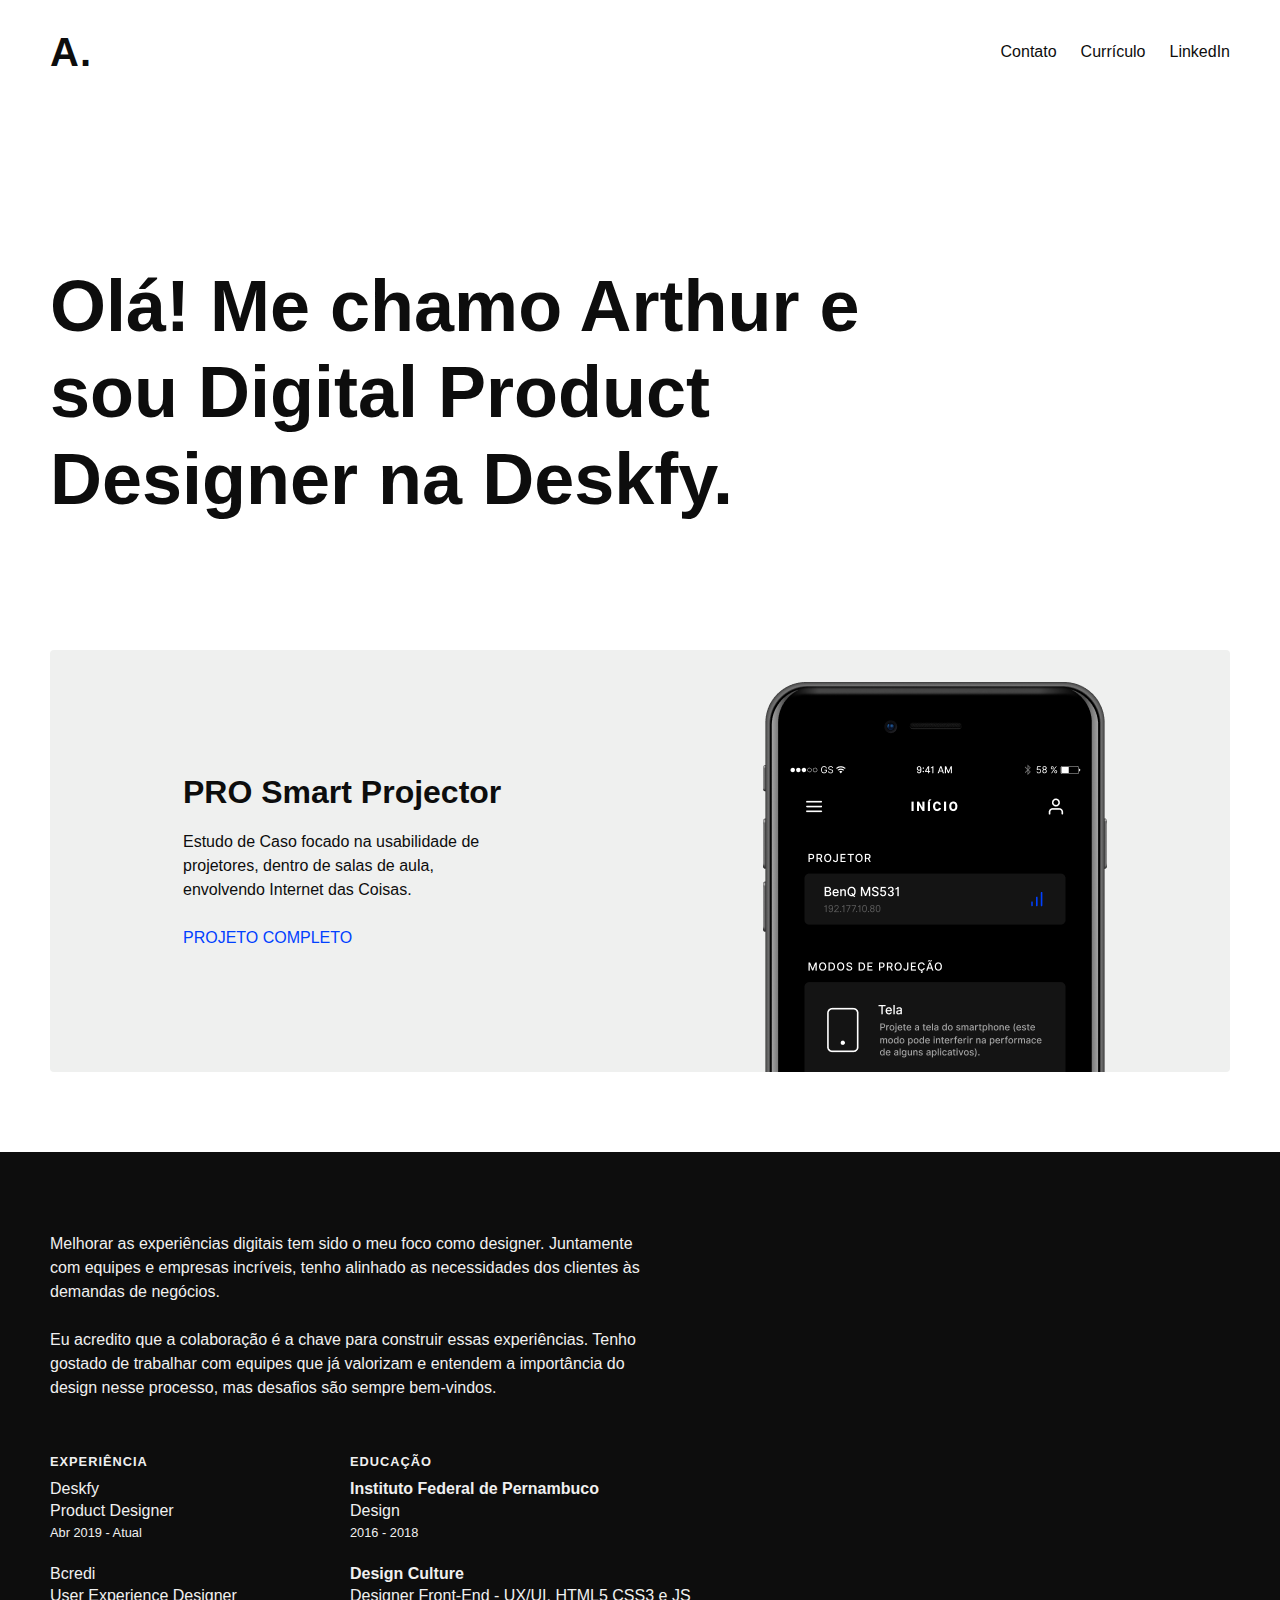
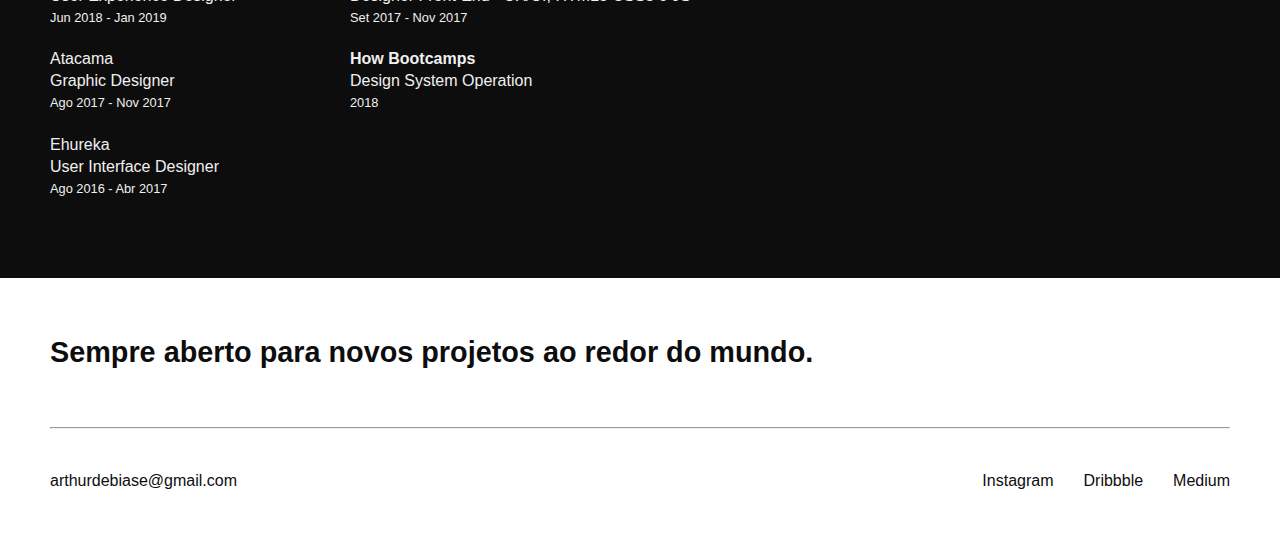
==== commit 76e1b02d: "Update index.html" ====
--- a/index.html
+++ b/index.html
@@ -87,22 +87,22 @@
               <h4>Experiência</h4>
               <ul class="xp-list">
                 <li class="xp-item">
-                  <ahref="https://www.bcredi.com.br/" target="_blank" class="institute">Deskfy</a>
+                  Deskfy
                   <p class="about-role">Product Designer</p>
                   <p class="date">Abr 2019 - Atual</p>
                 </li>
                 <li class="xp-item">
-                  <ahref="https://www.bcredi.com.br/" target="_blank" class="institute">Bcredi</a>
+                  Bcredi
                   <p class="about-role">User Experience Designer</p>
                   <p class="date">Jun 2018 - Jan 2019</p>
                 </li>
                 <li class="xp-item">
-                  <a href="https://www.linkedin.com/company/atacama-ag%C3%AAncia-digital/" target="_blank" class="institute">Atacama</a>
+                  Atacama
                   <p class="about-role">Graphic Designer</p>
                   <p class="date">Ago 2017 - Nov 2017</p>
                 </li>
                 <li class="xp-item">
-                  <a href="https://www.linkedin.com/company/ehureka---comunica%C3%A7%C3%A3o-digital/" target="_blank" class="institute">Ehureka</a>
+                  Ehureka
                   <p class="about-role">User Interface Designer</p>
                   <p class="date">Ago 2016 - Abr 2017</p>
                 </li>
